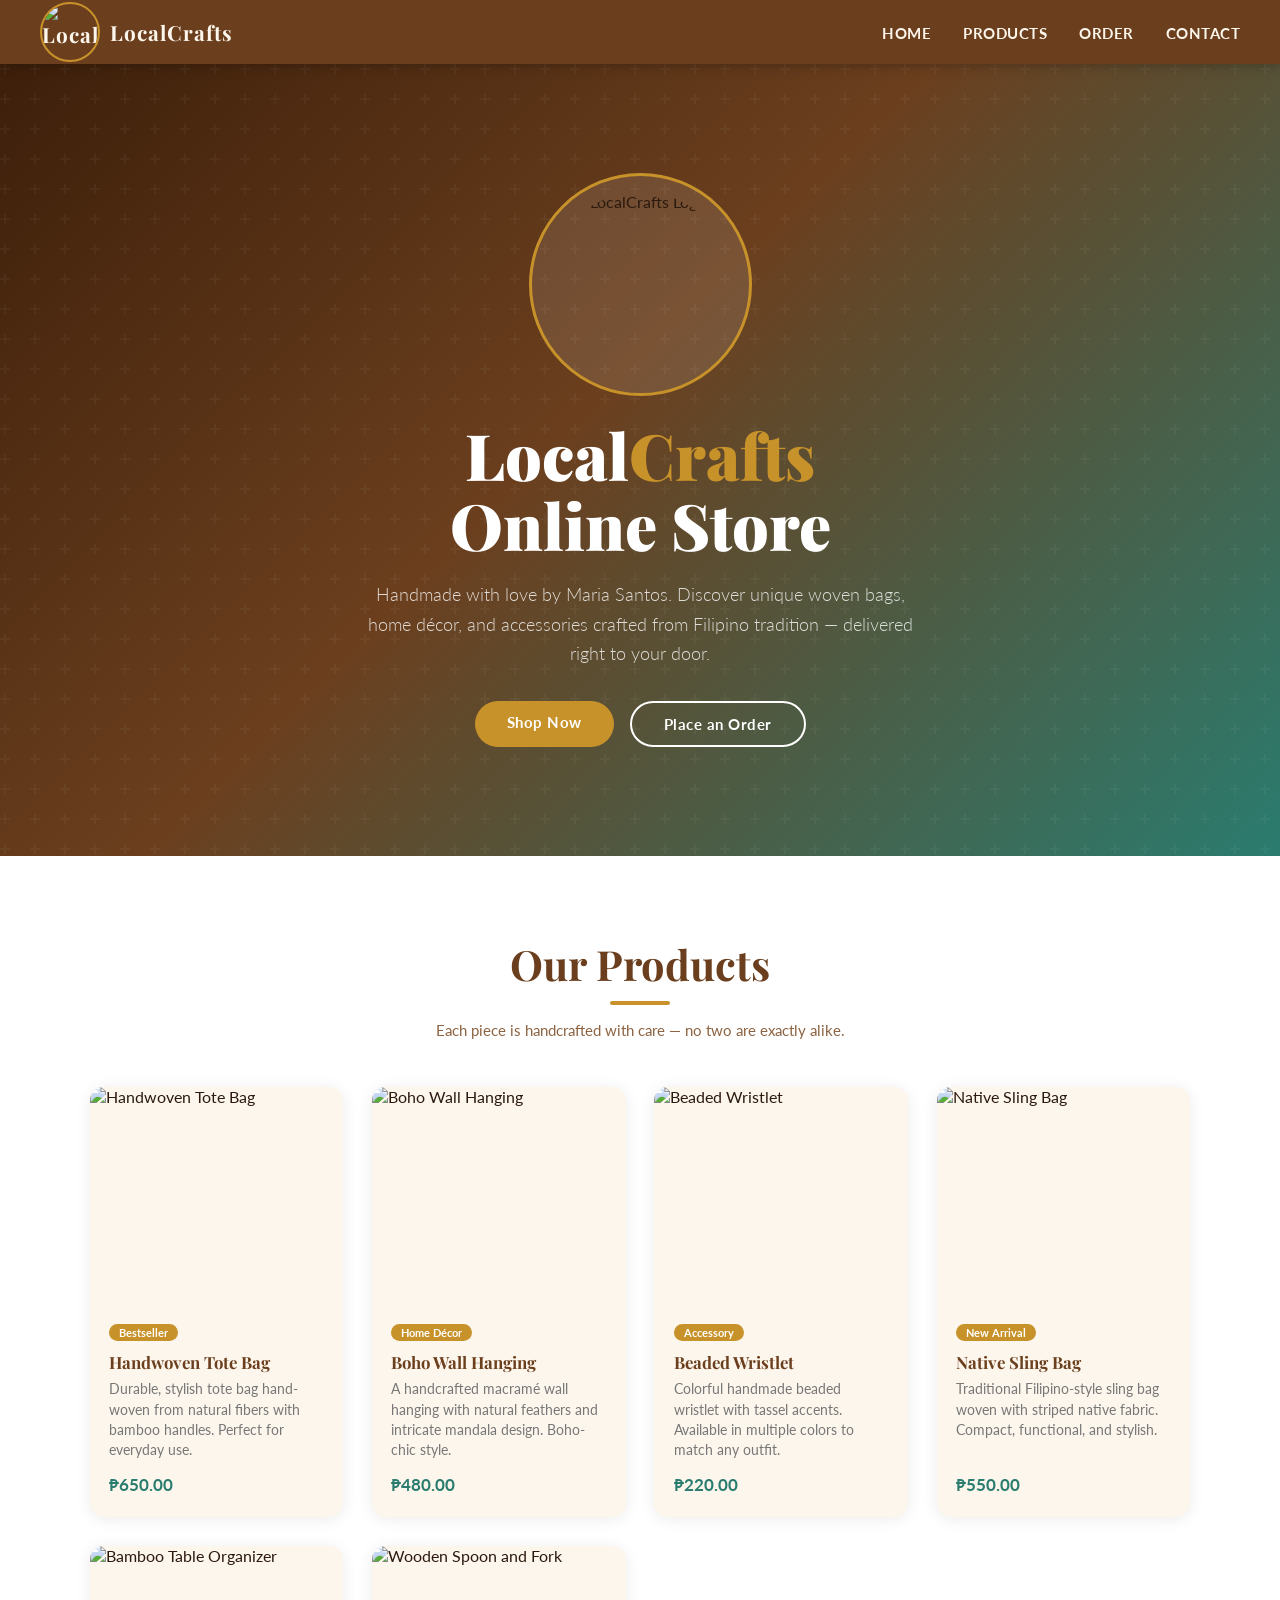
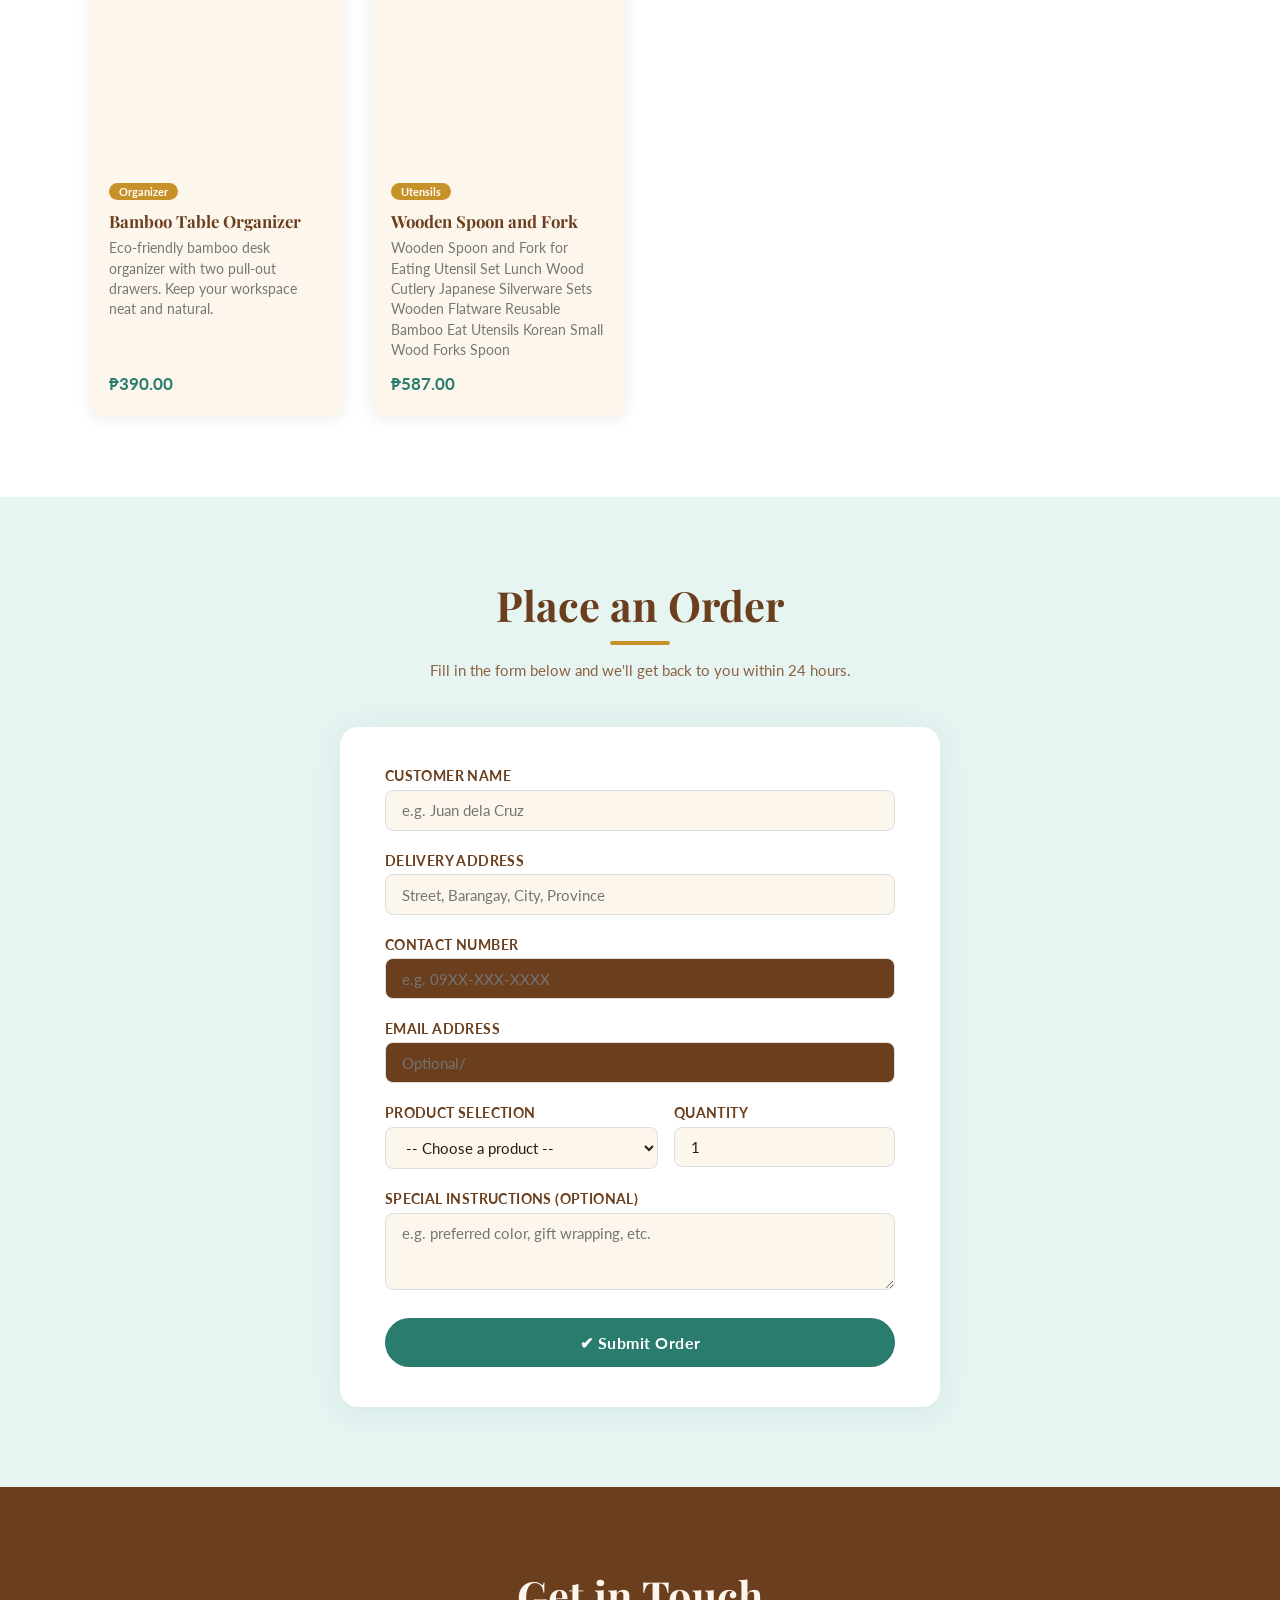
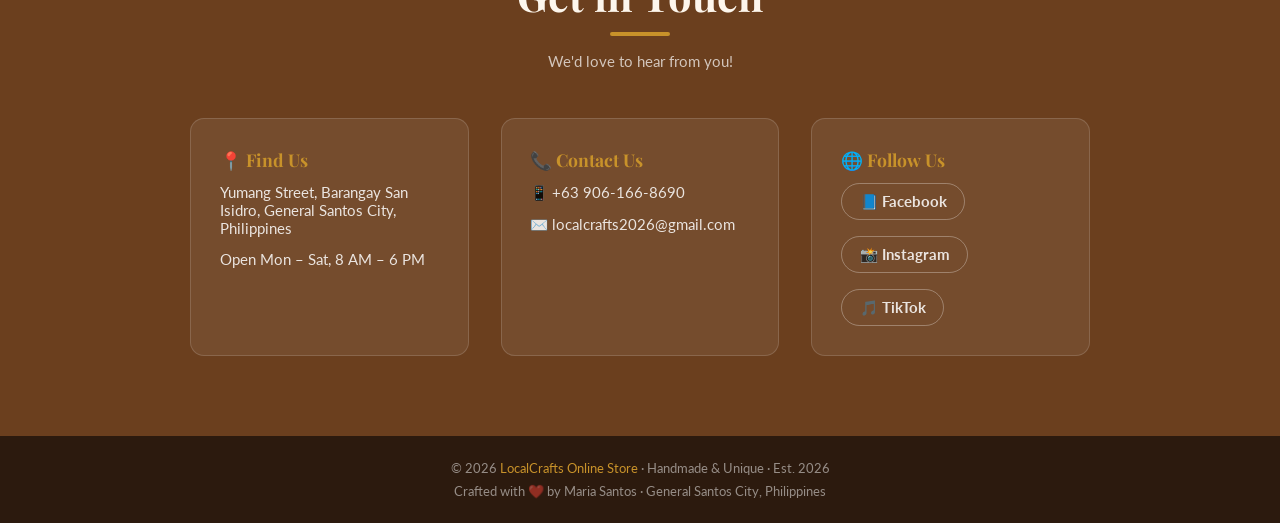
==== index.html @ 638bf8c4 "Rename finalexam.html to index.html" ====
<!DOCTYPE html>
<html lang="en">
<head>
  <meta charset="UTF-8" />
  <meta name="viewport" content="width=device-width, initial-scale=1.0"/>
  <title>LocalCrafts Online Store</title>
  <link href="https://fonts.googleapis.com/css2?family=Playfair+Display:wght@400;700;900&family=Lato:wght@300;400;700&display=swap" rel="stylesheet"/>
  <link rel="stylesheet" href="style.css"/>
</head>
<body>

<nav>
  <a href="#home" class="nav-logo">
    <img src="images/logo.png" alt="LocalCrafts Logo" />
    LocalCrafts
  </a>
  <ul>
    <li><a href="#home">Home</a></li>
    <li><a href="#products">Products</a></li>
    <li><a href="#order">Order</a></li>
    <li><a href="#contact">Contact</a></li>
  </ul>
</nav>

<section id="home">
  <div class="hero-logo-wrap">
    <img src="images/logo.png" alt="LocalCrafts Logo" />
  </div>
  <h1>Local<span>Crafts</span><br>Online Store</h1>
  <p class="tagline">
    Handmade with love by Maria Santos. Discover unique woven bags, home décor, and accessories crafted from Filipino tradition — delivered right to your door.
  </p>
  <div class="hero-btns">
    <a href="#products" class="btn btn-primary">Shop Now</a>
    <a href="#order" class="btn btn-outline">Place an Order</a>
  </div>

</section>

<section id="products">
  <h2 class="section-title">Our Products</h2>
  <div class="divider"></div>
  <p class="section-sub">Each piece is handcrafted with care — no two are exactly alike.</p>
  <div class="product-grid">

    <div class="product-card">
      <img src="images/Handwoven_Tote_Bag.jpeg" alt="Handwoven Tote Bag" />
      <div class="product-body">
        <span class="product-badge">Bestseller</span>
        <h3>Handwoven Tote Bag</h3>
        <p>Durable, stylish tote bag hand-woven from natural fibers with bamboo handles. Perfect for everyday use.</p>
        <div class="product-price">₱650.00</div>
      </div>
    </div>

    <div class="product-card">
      <img src="images/Boho_Wall_Hanging.jpeg" alt="Boho Wall Hanging" />
      <div class="product-body">
        <span class="product-badge">Home Décor</span>
        <h3>Boho Wall Hanging</h3>
        <p>A handcrafted macramé wall hanging with natural feathers and intricate mandala design. Boho-chic style.</p>
        <div class="product-price">₱480.00</div>
      </div>
    </div>

    <div class="product-card">
      <img src="images/Beaded_Wristlet.jpeg" alt="Beaded Wristlet" />
      <div class="product-body">
        <span class="product-badge">Accessory</span>
        <h3>Beaded Wristlet</h3>
        <p>Colorful handmade beaded wristlet with tassel accents. Available in multiple colors to match any outfit.</p>
        <div class="product-price">₱220.00</div>
      </div>
    </div>

    <div class="product-card">
      <img src="images/Native_Sling_Bag.jpeg" alt="Native Sling Bag" />
      <div class="product-body">
        <span class="product-badge">New Arrival</span>
        <h3>Native Sling Bag</h3>
        <p>Traditional Filipino-style sling bag woven with striped native fabric. Compact, functional, and stylish.</p>
        <div class="product-price">₱550.00</div>
      </div>
    </div>

    <div class="product-card">
      <img src="images/Bamboo_Table_Organizer.jpeg" alt="Bamboo Table Organizer" />
      <div class="product-body">
        <span class="product-badge">Organizer</span>
        <h3>Bamboo Table Organizer</h3>
        <p>Eco-friendly bamboo desk organizer with two pull-out drawers. Keep your workspace neat and natural.</p>
        <div class="product-price">₱390.00</div>
      </div>
    </div>

 <div class="product-card">
      <img src="images/wooded_spoon_fork_.jpeg" alt="Wooden Spoon and Fork" />
      <div class="product-body">
        <span class="product-badge">Utensils</span>
        <h3>Wooden Spoon and Fork</h3>
        <p>Wooden Spoon and Fork for Eating Utensil Set Lunch Wood Cutlery Japanese Silverware Sets Wooden Flatware Reusable Bamboo Eat Utensils Korean Small Wood Forks Spoon</p>
        <div class="product-price">₱587.00</div>
      </div>

  </div>
</section>

<section id="order">
  <h2 class="section-title">Place an Order</h2>
  <div class="divider"></div>
  <p class="section-sub">Fill in the form below and we'll get back to you within 24 hours.</p>
  <div class="form-wrap">
    <div class="form-group">
      <label for="cname">Customer Name</label>
      <input type="text" id="cname" placeholder="e.g. Juan dela Cruz" required />
    </div>
    <div class="form-group">
      <label for="address">Delivery Address</label>
      <input type="text" id="address" placeholder="Street, Barangay, City, Province" required />
    </div>
    <div class="form-group">
      <label for="contact">Contact Number</label>
      <input type="tel" id="contact" placeholder="e.g. 09XX-XXX-XXXX" required />
    </div>
    <div class="form-group">
      <label for="contact">Email Address</label>
      <input type="email" id="contact" placeholder=Optional/>
    </div>
    <div class="form-row">
      <div class="form-group">
        <label for="product">Product Selection</label>
        <select id="product" required>
          <option value="" disabled selected>-- Choose a product --</option>
          <option value="Handwoven Tote Bag">Handwoven Tote Bag — ₱650</option>
          <option value="Boho Wall Hanging">Boho Wall Hanging — ₱480</option>
          <option value="Beaded Wristlet">Beaded Wristlet — ₱220</option>
          <option value="Native Sling Bag">Native Sling Bag — ₱550</option>
          <option value="Bamboo Table Organizer">Bamboo Table Organizer — ₱390</option>
          <option value="Wooden Spoon and Fork">Wooden Spoon and Fork — ₱587</option>
        </select>
      </div>
      <div class="form-group">
        <label for="qty">Quantity</label>
        <input type="number" id="qty" min="1" max="20" value="1" />
      </div>
    </div>
    <div class="form-group">
      <label for="notes">Special Instructions (optional)</label>
      <textarea id="notes" rows="3" placeholder="e.g. preferred color, gift wrapping, etc."></textarea>
    </div>
    <button class="submit-btn" onclick="submitOrder()">✔ Submit Order</button>
  </div>
</section>

<section id="contact">
  <h2 class="section-title">Get in Touch</h2>
  <div class="divider"></div>
  <p class="section-sub">We'd love to hear from you!</p>
  <div class="contact-grid">
    <div class="contact-card">
      <h4>📍 Find Us</h4>
      <p>Yumang Street, Barangay San Isidro, General Santos City, Philippines</p>
      <p>Open Mon – Sat, 8 AM – 6 PM</p>
    </div>
    <div class="contact-card">
      <h4>📞 Contact Us</h4>
      <a href="tel:+639061668690">📱 +63 906-166-8690</a>
      <p>✉️ localcrafts2026@gmail.com</p>
    </div>
    <div class="contact-card">
      <h4>🌐 Follow Us</h4>
      <div class="social-links">
        <a href="https://www.facebook.com/profile.php?id=61580682759872" target="_blank" class="social-btn">📘 Facebook</a>
        <a href="https://www.instagram.com/local_crafts2026/" target="_blank" class="social-btn">📸 Instagram</a>
        <a href="https://www.tiktok.com/@user477253422?lang=en" target="_blank" class="social-btn">🎵 TikTok</a>
      </div>
    </div>
  </div>
</section>

<footer>
  <p>© 2026 <span>LocalCrafts Online Store</span> · Handmade & Unique · Est. 2026</p>
  <p style="margin-top:.4rem;">Crafted with ❤️ by Maria Santos · General Santos City, Philippines</p>
</footer>

<div class="modal-overlay" id="modal">
  <div class="modal">
    <h3>🎉 Order Received!</h3>
    <p id="modal-msg">Thank you! Your order has been submitted.</p>
    <button onclick="closeModal()">Close</button>
  </div>
</div>

<script data-cfasync="false" src="/cdn-cgi/scripts/5c5dd728/cloudflare-static/email-decode.min.js"></script><script data-cfasync="false" src="/cdn-cgi/scripts/5c5dd728/cloudflare-static/email-decode.min.js"></script><script>
  function submitOrder() {
    const name    = document.getElementById('cname').value.trim();
    const address = document.getElementById('address').value.trim();
    const contact = document.getElementById('contact').value.trim();
    const product = document.getElementById('product').value;
    const qty     = document.getElementById('qty').value;
    if (!name || !address || !contact || !product) {
      alert('Please fill in all required fields before submitting.');
      return;
    }
    document.getElementById('modal-msg').textContent =
      `Thank you, ${name}! Your order of ${qty}x ${product} has been received. We'll contact you at ${contact} to con
---- style.css ----
:root {
      --cream: #fdf6ec;
      --brown: #6b3f1e;
      --teal: #2a7c6f;
      --gold: #c8922a;
      --dark: #2c1a0e;
      --mid: #8c6240;
      --light-teal: #e6f4f2;
    }
    * { margin: 0; padding: 0; box-sizing: border-box; }
    html { scroll-behavior: smooth; }
    body { font-family: 'Lato', sans-serif; background: var(--cream); color: var(--dark); }

    nav {
      position: sticky; top: 0; z-index: 100;
      background: var(--brown);
      display: flex; align-items: center; justify-content: space-between;
      padding: 0 2.5rem; height: 64px;
      box-shadow: 0 2px 12px rgba(0,0,0,0.25);
    }
    .nav-logo {
      display: flex; align-items: center; gap: .6rem;
      color: var(--cream); font-family: 'Playfair Display', sertyif;
      font-size: 1.3rem; font-weight: 700; letter-spacing: 1px; text-decoration: none;
    }
    .nav-logo img { height: 60px; width: 60px; border-radius: 50%; object-fit: cover; border: 2px solid var(--gold); }
    nav ul { list-style: none; display: flex; gap: 2rem; }
    nav ul a {
      color: var(--cream); text-decoration: none; font-size: .95rem;
      font-weight: 700; letter-spacing: .5px; text-transform: uppercase;
      padding-bottom: 3px; border-bottom: 2px solid transparent;
      transition: border-color .2s, color .2s;
    }
    nav ul a:hover { color: var(--gold); border-bottom-color: var(--gold); }

    #home {
      min-height: 88vh;
      background: linear-gradient(135deg, #3d1f0a 0%, #6b3f1e 45%, #2a7c6f 100%);
      display: flex; flex-direction: column; align-items: center;
      justify-content: center; text-align: center; padding: 4rem 2rem;
      position: relative; overflow: hidden;
    }

    #home::before {
      content: ''; position: absolute; inset: 0;
      background: url("data:image/svg+xml,%3Csvg width='60' height='60' viewBox='0 0 60 60' xmlns='http://www.w3.org/2000/svg'%3E%3Cg fill='none' fill-rule='evenodd'%3E%3Cg fill='%23ffffff' fill-opacity='0.04'%3E%3Cpath d='M36 34v-4h-2v4h-4v2h4v4h2v-4h4v-2h-4zm0-30V0h-2v4h-4v2h4v4h2V6h4V4h-4zM6 34v-4H4v4H0v2h4v4h2v-4h4v-2H6zM6 4V0H4v4H0v2h4v4h2V6h4V4H6z'/%3E%3C/g%3E%3C/g%3E%3C/svg%3E");
    }
    .hero-logo-wrap {
      background: rgba(255,255,255,0.1); border-radius: 50%; padding: 1rem;
      margin-bottom: 1.5rem; border: 3px solid var(--gold);
      animation: fadeDown .8s ease both; position: relative; z-index: 1;
    }
    .hero-logo-wrap img { width: 185px; height: 185px; border-radius: 50%; object-fit: cover; display: block; }
    #home h1 {
      font-family: 'Playfair Display', serif;
      font-size: clamp(2.4rem, 6vw, 4rem); font-weight: 900;
      color: #fff; line-height: 1.1; animation: fadeDown .9s .1s ease both;
      position: relative; z-index: 1;
    }
    #home h1 span { color: var(--gold); }
    #home p.tagline {
      font-size: 1.1rem; color: rgba(255,255,255,.8); max-width: 560px;
      margin: 1.2rem auto 2rem; line-height: 1.7; font-weight: 300;
      animation: fadeDown 1s .2s ease both; position: relative; z-index: 1;
    }
    .hero-btns { display: flex; gap: 1rem; flex-wrap: wrap; justify-content: center; animation: fadeDown 1s .35s ease both; position: relative; z-index: 1; }
    .btn {
      display: inline-block; padding: .75rem 2rem; border-radius: 40px;
      font-weight: 700; font-size: .95rem; letter-spacing: .5px;
      text-decoration: none; cursor: pointer; border: none;
      transition: transform .2s, box-shadow .2s;
    }
    .btn:hover { transform: translateY(-2px); box-shadow: 0 8px 24px rgba(0,0,0,.25); }
    .btn-primary { background: var(--gold); color: #fff; }
    .btn-outline { background: transparent; border: 2px solid #fff; color: #fff; }
    @keyframes fadeDown {
      from { opacity: 0; transform: translateY(-18px); }
      to   { opacity: 1; transform: translateY(0); }
    }

    section { padding: 5rem 2rem; }
    .section-title {
      font-family: 'Playfair Display', serif;
      font-size: clamp(1.8rem, 4vw, 2.6rem); font-weight: 700;
      color: var(--brown); text-align: center; margin-bottom: .5rem;
    }
    .section-sub { text-align: center; color: var(--mid); font-size: .95rem; margin-bottom: 3rem; }
    .divider { width: 60px; height: 4px; background: var(--gold); border-radius: 2px; margin: .6rem auto 1rem; }

    #products { background: #fff; }
    .product-grid {
      display: grid; grid-template-columns: repeat(auto-fill, minmax(220px, 1fr));
      gap: 1.8rem; max-width: 1100px; margin: 0 auto;
    }
    .product-card {
      border-radius: 14px; overflow: hidden; background: var(--cream);
      box-shadow: 0 2px 16px rgba(0,0,0,.08);
      transition: transform .25s, box-shadow .25s;
      display: flex; flex-direction: column;
    }
    .product-card:hover { transform: translateY(-6px); box-shadow: 0 12px 32px rgba(0,0,0,.15); }
    .product-card img {
      width: 100%; height: 220px; object-fit: cover; display: block;
    }
    .product-body { padding: 1.1rem 1.2rem 1.4rem; flex: 1; display: flex; flex-direction: column; gap: .4rem; }
    .product-body h3 { font-family: 'Playfair Display', serif; font-size: 1.05rem; color: var(--brown); }
    .product-body p { font-size: .85rem; color: #777; line-height: 1.5; flex: 1; }
    .product-price { font-weight: 700; color: var(--teal); font-size: 1.05rem; margin-top: .4rem; }
    .product-badge {
      display: inline-block; background: var(--gold); color: #fff;
      font-size: .7rem; font-weight: 700; padding: 2px 10px;
      border-radius: 20px; margin-bottom: .2rem; align-self: flex-start;
    }

    #order { background: var(--light-teal); }
    .form-wrap {
      max-width: 600px; margin: 0 auto; background: #fff;
      border-radius: 18px; padding: 2.5rem 2.8rem;
      box-shadow: 0 4px 30px rgba(42,124,111,.1);
    }
    .form-group { margin-bottom: 1.3rem; display: flex; flex-direction: column; gap: .35rem; }
    .form-group label { font-weight: 700; font-size: .88rem; color: var(--brown); text-transform: uppercase; letter-spacing: .4px; }
    .form-group input, .form-group select, .form-group textarea {
      padding: .65rem 1rem; border: 1.5px solid #ddd; border-radius: 8px;
      font-family: 'Lato', sans-serif; font-size: .95rem; background: var(--cream);
      transition: border-color .2s; color: var(--dark);
    }
    .form-group input:focus, .form-group select:focus, .form-group textarea:focus {
      outline: none; border-color: var(--teal);
    }
    .form-row { display: grid; grid-template-columns: 1fr 1fr; gap: 1rem; }
    .submit-btn {
      width: 100%; padding: .9rem; background: var(--teal); color: #fff;
      border: none; border-radius: 40px; font-family: 'Lato', sans-serif;
      font-size: 1rem; font-weight: 700; cursor: pointer; letter-spacing: .5px;
      transition: background .2s, transform .2s; margin-top: .5rem;
    }
    .submit-btn:hover { background: var(--brown); transform: translateY(-2px); }

    #contact { background: var(--brown); color: var(--cream); }
    #contact .section-title { color: var(--cream); }
    #contact .section-sub { color: rgba(255,255,255,.7); }
    .contact-grid {
      max-width: 900px; margin: 0 auto;
      display: grid; grid-template-columns: repeat(auto-fit, minmax(240px, 1fr)); gap: 2rem;
    }
    .contact-card {
      background: rgba(255,255,255,.07); border: 1px solid rgba(255,255,255,.15);
      border-radius: 14px; padding: 1.8rem; display: flex; flex-direction: column; gap: .8rem;
    }
    .contact-card h4 { font-family: 'Playfair Display', serif; font-size: 1.1rem; color: var(--gold); }
    .contact-card p, .contact-card a {
      font-size: .92rem; color: rgba(255,255,255,.85); text-decoration: none;
      display: flex; align-items: center; gap: .5rem;
    }
    .contact-card a:hover { color: var(--gold); }
    .social-links { display: flex; gap: 1rem; flex-wrap: wrap; }
    .social-btn {
      display: inline-flex; align-items: center; gap: .5rem;
      padding: .5rem 1.1rem; border-radius: 30px;
      border: 1.5px solid rgba(255,255,255,.3); color: #fff;
      font-size: .85rem; font-weight: 700; text-decoration: none;
      transition: background .2s, border-color .2s;
    }
    .social-btn:hover { background: var(--gold); border-color: var(--gold); }

    footer {
      background: var(--dark); color: rgba(255,255,255,.5);
      text-align: center; padding: 1.5rem; font-size: .82rem;
    }
    footer span { color: var(--gold); }

    .modal-overlay {
      display: none; position: fixed; inset: 0;
      background: rgba(0,0,0,.5); z-index: 999;
      align-items: center; justify-content: center;
    }
    .modal-overlay.active { display: flex; }
    .modal {
      background: #fff; border-radius: 18px; padding: 2.5rem;
      max-width: 420px; text-align: center;
      box-shadow: 0 20px 60px rgba(0,0,0,.3); animation: fadeDown .4s ease;
    }
    .modal h3 { font-family: 'Playfair Display', serif; font-size: 1.5rem; color: var(--teal); margin-bottom: .7rem; }
    .modal p { color: #666; font-size: .95rem; margin-bottom: 1.5rem; line-height: 1.6; }
    .modal button {
      padding: .65rem 2rem; background: var(--teal); color: #fff;
      border: none; border-radius: 30px; font-weight: 700;
      cursor: pointer; font-family: 'Lato', sans-serif;
    }
    .modal button:hover { background: var(--brown); }
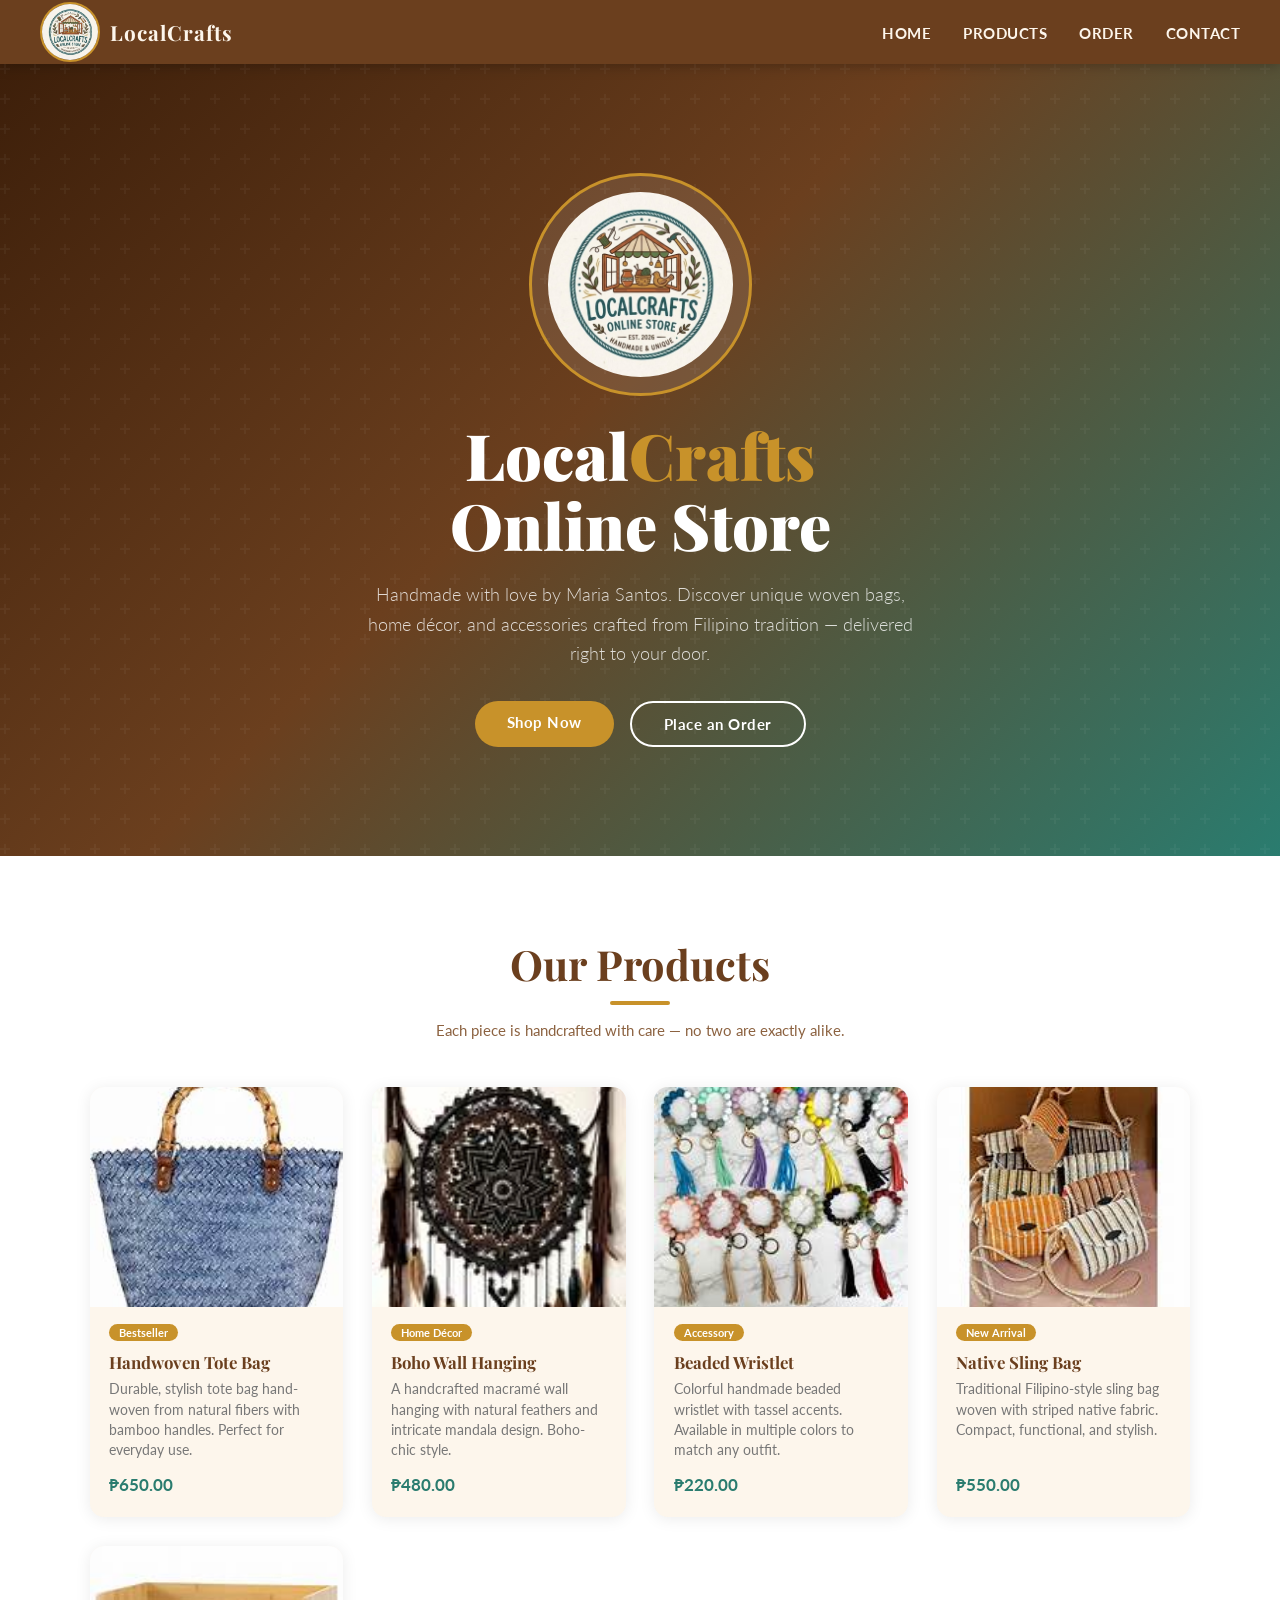
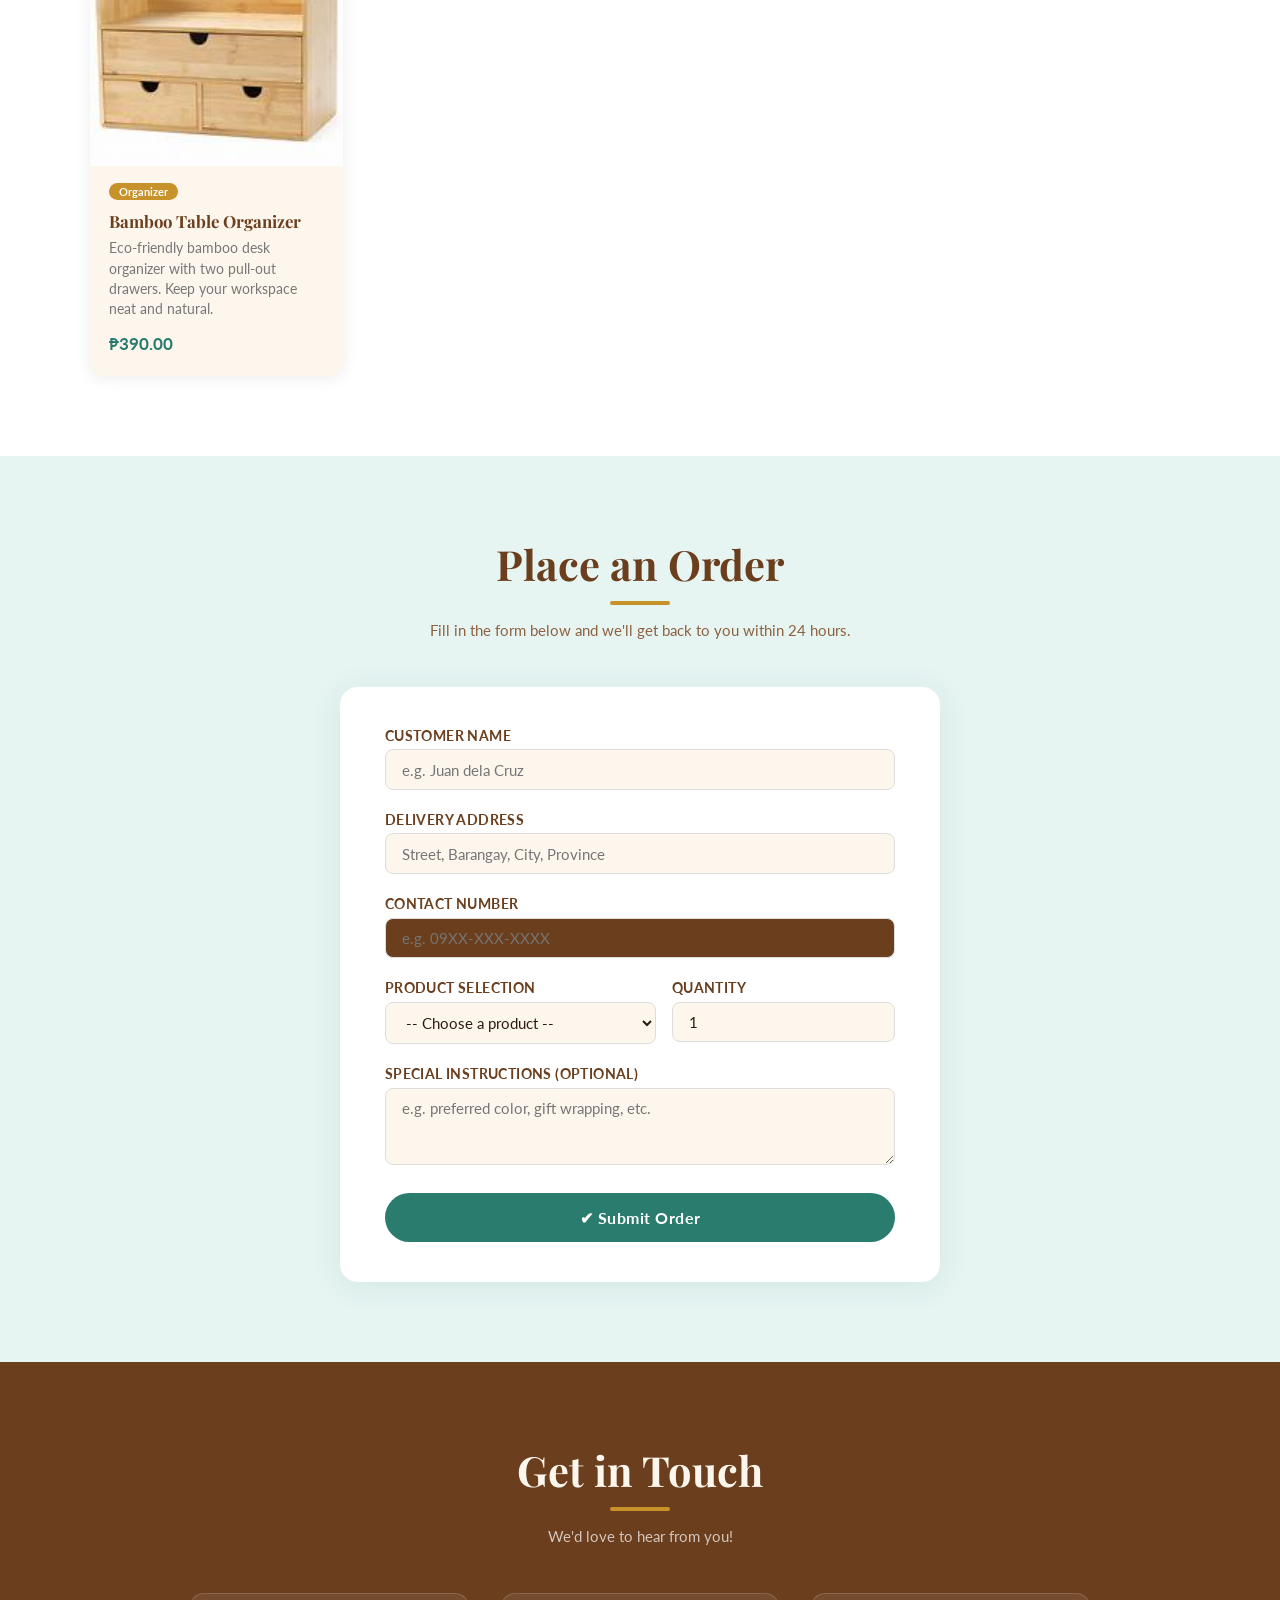
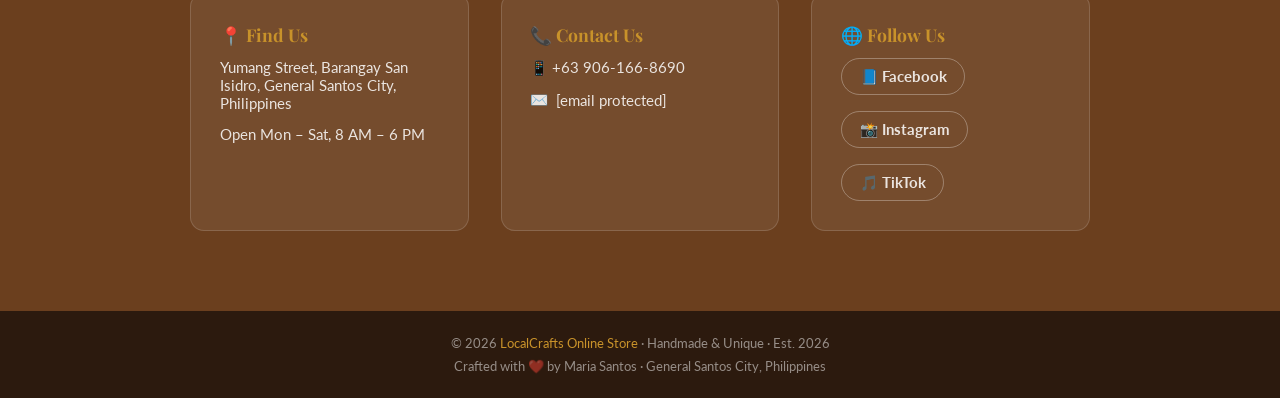
==== commit 62761efc: "Update index.html" ====
--- a/index.html
+++ b/index.html
@@ -11,7 +11,7 @@
 
 <nav>
   <a href="#home" class="nav-logo">
-    <img src="images/logo.png" alt="LocalCrafts Logo" />
+    <img src="logo.png" alt="LocalCrafts Logo" />
     LocalCrafts
   </a>
   <ul>
@@ -24,7 +24,7 @@
 
 <section id="home">
   <div class="hero-logo-wrap">
-    <img src="images/logo.png" alt="LocalCrafts Logo" />
+    <img src="logo.png" alt="LocalCrafts Logo" />
   </div>
   <h1>Local<span>Crafts</span><br>Online Store</h1>
   <p class="tagline">
@@ -44,7 +44,7 @@
   <div class="product-grid">
 
     <div class="product-card">
-      <img src="images/Handwoven_Tote_Bag.jpeg" alt="Handwoven Tote Bag" />
+      <img src="Handwoven_Tote_Bag.jpeg" alt="Handwoven Tote Bag" />
       <div class="product-body">
         <span class="product-badge">Bestseller</span>
         <h3>Handwoven Tote Bag</h3>
@@ -54,7 +54,7 @@
     </div>
 
     <div class="product-card">
-      <img src="images/Boho_Wall_Hanging.jpeg" alt="Boho Wall Hanging" />
+      <img src="Boho_Wall_Hanging.jpeg" alt="Boho Wall Hanging" />
       <div class="product-body">
         <span class="product-badge">Home Décor</span>
         <h3>Boho Wall Hanging</h3>
@@ -64,7 +64,7 @@
     </div>
 
     <div class="product-card">
-      <img src="images/Beaded_Wristlet.jpeg" alt="Beaded Wristlet" />
+      <img src="Beaded_Wristlet.jpeg" alt="Beaded Wristlet" />
       <div class="product-body">
         <span class="product-badge">Accessory</span>
         <h3>Beaded Wristlet</h3>
@@ -74,7 +74,7 @@
     </div>
 
     <div class="product-card">
-      <img src="images/Native_Sling_Bag.jpeg" alt="Native Sling Bag" />
+      <img src="Native_Sling_Bag.jpeg" alt="Native Sling Bag" />
       <div class="product-body">
         <span class="product-badge">New Arrival</span>
         <h3>Native Sling Bag</h3>
@@ -84,7 +84,7 @@
     </div>
 
     <div class="product-card">
-      <img src="images/Bamboo_Table_Organizer.jpeg" alt="Bamboo Table Organizer" />
+      <img src="Bamboo_Table_Organizer.jpeg" alt="Bamboo Table Organizer" />
       <div class="product-body">
         <span class="product-badge">Organizer</span>
         <h3>Bamboo Table Organizer</h3>
@@ -92,15 +92,6 @@
         <div class="product-price">₱390.00</div>
       </div>
     </div>
-
- <div class="product-card">
-      <img src="images/wooded_spoon_fork_.jpeg" alt="Wooden Spoon and Fork" />
-      <div class="product-body">
-        <span class="product-badge">Utensils</span>
-        <h3>Wooden Spoon and Fork</h3>
-        <p>Wooden Spoon and Fork for Eating Utensil Set Lunch Wood Cutlery Japanese Silverware Sets Wooden Flatware Reusable Bamboo Eat Utensils Korean Small Wood Forks Spoon</p>
-        <div class="product-price">₱587.00</div>
-      </div>
 
   </div>
 </section>
@@ -122,10 +113,6 @@
       <label for="contact">Contact Number</label>
       <input type="tel" id="contact" placeholder="e.g. 09XX-XXX-XXXX" required />
     </div>
-    <div class="form-group">
-      <label for="contact">Email Address</label>
-      <input type="email" id="contact" placeholder=Optional/>
-    </div>
     <div class="form-row">
       <div class="form-group">
         <label for="product">Product Selection</label>
@@ -136,7 +123,6 @@
           <option value="Beaded Wristlet">Beaded Wristlet — ₱220</option>
           <option value="Native Sling Bag">Native Sling Bag — ₱550</option>
           <option value="Bamboo Table Organizer">Bamboo Table Organizer — ₱390</option>
-          <option value="Wooden Spoon and Fork">Wooden Spoon and Fork — ₱587</option>
         </select>
       </div>
       <div class="form-group">
@@ -165,7 +151,7 @@
     <div class="contact-card">
       <h4>📞 Contact Us</h4>
       <a href="tel:+639061668690">📱 +63 906-166-8690</a>
-      <p>✉️ localcrafts2026@gmail.com</p>
+      <p>✉️ <a href="/cdn-cgi/l/email-protection" class="__cf_email__" data-cfemail="5d31323e3c313e2f3c3b292e6f6d6f6b1d3a303c3431733e3230">[email&#160;protected]</a></p>
     </div>
     <div class="contact-card">
       <h4>🌐 Follow Us</h4>
